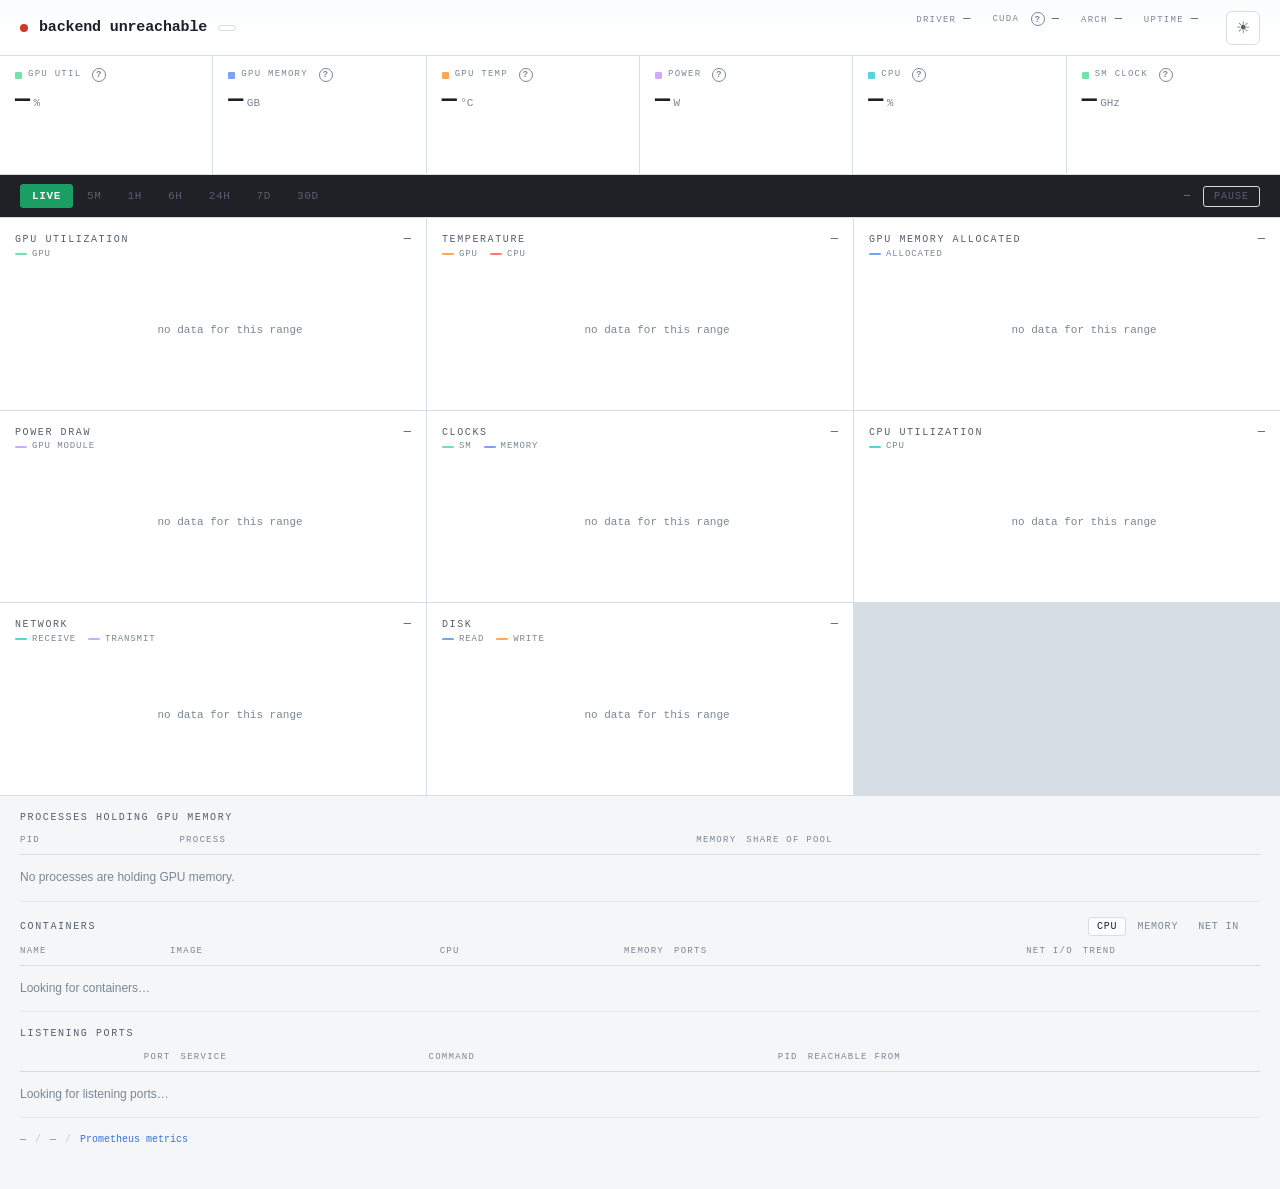
==== sparkboard/static/index.html @ b28c9d96 "Add files via upload" ====
<!DOCTYPE html>
<html lang="en">
<head>
<meta charset="utf-8">
<meta name="viewport" content="width=device-width, initial-scale=1">
<meta name="color-scheme" content="dark">
<title>Sparkboard</title>
<link rel="icon" href="data:image/svg+xml,<svg xmlns='http://www.w3.org/2000/svg' viewBox='0 0 32 32'><rect width='32' height='32' rx='7' fill='%230E1116'/><path d='M6 21l5-8 4 5 3-6 4 9' stroke='%236FE3A8' stroke-width='2.2' fill='none' stroke-linejoin='round' stroke-linecap='round'/></svg>">
<!-- Stylesheet path is relative on purpose: the app has to work unchanged
     whether it is served at / or behind an nginx subpath like /gpu/. -->
<link rel="stylesheet" href="./style.css">
</head>
<body>

<header class="rail rail--head">
  <div class="ident">
    <span class="ident__dot" id="live-dot" data-state="connecting"></span>
    <h1 class="ident__host" id="hostname">connecting</h1>
    <span class="ident__gpu" id="gpu-name"></span>
  </div>
  <dl class="facts" id="facts">
    <div class="facts__item"><dt>Driver</dt><dd id="fact-driver">&mdash;</dd></div>
    <div class="facts__item">
      <dt>CUDA <span class="hint" data-tip="Version of the NVIDIA CUDA toolkit the driver supports.">?</span></dt>
      <dd id="fact-cuda">&mdash;</dd>
    </div>
    <div class="facts__item"><dt>Arch</dt><dd id="fact-arch">&mdash;</dd></div>
    <div class="facts__item"><dt>Uptime</dt><dd id="fact-uptime">&mdash;</dd></div>
    <button class="themebtn" id="theme-toggle" type="button" aria-label="Toggle light/dark theme" title="Toggle theme">◐</button>
  </dl>
</header>


<!-- On a unified-memory part CPU and GPU draw from one physical pool, so the
     two tracks share a single ruler rather than getting independent axes. The
     figures are not summed: on a coherent pool the two allocators can count
     some of the same pages, and inventing a total would be a lie dressed up
     as a number. On a discrete card the same element falls back to two
     independent gauges, which is what those two numbers honestly are. -->
<section class="pool" id="pool" hidden>
  <div class="pool__head">
    <h2 class="eyebrow" id="pool-title">Unified memory pool</h2>
    <span class="pool__cap" id="pool-cap">&mdash;</span>
  </div>
  <div class="pool__ruler" id="pool-ruler"></div>
  <div class="pool__tracks">
    <div class="pool__row">
      <span class="pool__label">GPU</span>
      <div class="pool__track"><i class="pool__fill pool__fill--gpu" id="pool-gpu-fill"></i></div>
      <span class="pool__value" id="pool-gpu-value">&mdash;</span>
    </div>
    <div class="pool__row">
      <span class="pool__label">Host</span>
      <div class="pool__track"><i class="pool__fill pool__fill--host" id="pool-host-fill"></i></div>
      <span class="pool__value" id="pool-host-value">&mdash;</span>
    </div>
  </div>
  <p class="pool__note" id="pool-note"></p>
</section>

<!-- Readout rail: one continuous strip of instrument readings rather than a
     grid of cards. Each cell carries five minutes of context underneath. -->
<section class="rail rail--readout" id="readout"></section>

<!-- Live activity feed. Each item is a category label for one inference the
     server handled -- never the prompt text itself. The scroll is the point:
     a busy, varied stream is the trust signal. Rate is reader-adjustable;
     hidden entirely unless the classifying proxy is enabled. -->
<section class="feed" id="feed" hidden>
  <div class="feed__head">
    <div class="feed__title">
      <span class="feed__pulse" id="feed-pulse"></span>
      <h2 class="eyebrow">Live activity</h2>
      <span class="feed__note">categories only &middot; no prompt text</span>
    </div>
    <div class="feed__controls">
      <div class="toggle" id="feed-speed" role="group" aria-label="Scroll speed"></div>
      <button class="pause" id="feed-pause" type="button" aria-pressed="false">Pause</button>
    </div>
  </div>
  <div class="feed__marquee" id="feed-marquee">
    <div class="feed__track" id="feed-track"></div>
  </div>
  <div class="feed__summary" id="feed-summary"></div>
</section>

<nav class="rail rail--range" aria-label="Time range">
  <div class="ranges" id="ranges" role="group"></div>
  <div class="rail__meta">
    <span id="range-detail">&mdash;</span>
    <button class="pause" id="pause" type="button" aria-pressed="false">Pause</button>
  </div>
</nav>

<main class="grid" id="grid"></main>

<!-- Per-core CPU. The aggregate line in the charts above hides which cores
     are actually working, which matters most on heterogeneous parts (GB10's
     20 mixed cores, a 13700KF's P-cores and E-cores). This strip shows each
     core live, so a single-threaded pin reads differently from a balanced
     load. Fed from the SSE stream's full sample, not stored history. -->
<section class="cores" id="cores" hidden>
  <div class="cores__head">
    <h2 class="eyebrow">CPU load
      <span class="hint" data-tip="Per-core CPU grouped into load tiers. Expand to see every core individually.">?</span>
    </h2>
    <span class="cores__meta" id="cores-meta"></span>
  </div>
  <div class="tierbar" id="cores-bar"></div>
  <div class="cores__foot">
    <div class="tierlegend" id="cores-legend"></div>
    <button class="linkbtn" id="cores-toggle" type="button" aria-expanded="false">Show cores</button>
  </div>
  <div class="cores__detail" id="cores-detail" hidden></div>
</section>


<!-- GPU processes where the driver accounts for them. Where it does not --
     WSL2 is the case in hand -- this falls back to the heaviest processes by
     resident memory and relabels itself, rather than showing an empty table
     that reads as an idle machine. -->
<section class="board">
  <div class="board__head">
    <h2 class="eyebrow" id="procs-title">Processes holding GPU memory</h2>
    <span class="board__meta" id="procs-count"></span>
  </div>
  <div class="board__scroll">
    <table class="dtable">
      <thead>
        <tr><th scope="col">PID</th><th scope="col">Process</th>
            <th scope="col" class="num" id="procs-col-mem">Memory</th>
            <th scope="col" class="hide-sm" id="procs-col-share">Share of pool</th></tr>
      </thead>
      <tbody id="procs-body">
        <tr class="dtable__empty"><td colspan="4">No processes are holding GPU memory.</td></tr>
      </tbody>
    </table>
  </div>
</section>

<section class="board" id="storage" hidden>
  <div class="board__head">
    <h2 class="eyebrow">Storage</h2>
    <span class="board__meta" id="storage-meta"></span>
  </div>
  <div class="board__scroll">
    <table class="dtable">
      <thead>
        <tr><th scope="col">Filesystem</th>
            <th scope="col" class="num">Used</th>
            <th scope="col" class="num">Free</th>
            <th scope="col" class="num hide-sm">Size</th>
            <th scope="col" class="hide-sm">&nbsp;</th></tr>
      </thead>
      <tbody id="storage-body"></tbody>
    </table>
  </div>
</section>

<section class="board">
  <div class="board__head">
    <h2 class="eyebrow">Containers</h2>
    <div class="board__tools">
      <div class="toggle" id="cmetric" role="group" aria-label="Trend metric"></div>
      <span class="board__meta" id="docker-meta"></span>
    </div>
  </div>
  <div class="board__scroll">
    <table class="dtable">
      <thead>
        <tr><th scope="col">Name</th><th scope="col" class="hide-sm">Image</th>
            <th scope="col" class="num">CPU</th><th scope="col" class="num">Memory</th>
            <th scope="col">Ports</th>
            <th scope="col" class="num hide-sm">Net I/O</th>
            <th scope="col" id="ctrend-head" class="hide-sm">Trend</th></tr>
      </thead>
      <tbody id="docker-body">
        <tr class="dtable__empty"><td colspan="7">Looking for containers&hellip;</td></tr>
      </tbody>
    </table>
  </div>
</section>

<section class="board">
  <div class="board__head">
    <h2 class="eyebrow">Listening ports</h2>
    <span class="board__meta" id="ports-meta"></span>
  </div>
  <div class="board__scroll">
    <table class="dtable">
      <thead>
        <tr><th scope="col" class="num">Port</th><th scope="col">Service</th>
            <th scope="col">Command</th><th scope="col" class="num">PID</th>
            <th scope="col" class="hide-sm">Reachable from</th></tr>
      </thead>
      <tbody id="ports-body">
        <tr class="dtable__empty"><td colspan="5">Looking for listening ports&hellip;</td></tr>
      </tbody>
    </table>
  </div>
</section>

<footer class="foot">
  <span id="foot-store">&mdash;</span>
  <span class="foot__sep">/</span>
  <span id="foot-samples">&mdash;</span>
  <span class="foot__sep">/</span>
  <a href="./metrics">Prometheus metrics</a>
</footer>

<div class="tip" id="tip" hidden></div>

<script type="module" src="./app.js"></script>
</body>
</html>
---- sparkboard/static/style.css ----
/*
 * Sparkboard styling.
 *
 * Direction: a rack instrument panel, not a terminal and not a gamer HUD.
 * Hairline rules divide a continuous surface instead of floating cards on a
 * page; labels are silkscreen-small and tracked out; every reading is set in
 * tabular figures so the numbers hold still while they update.
 *
 * Palette is a chart-recorder pen set -- one distinct ink per channel,
 * deliberately stepped back from NVIDIA's brand green, which at full
 * saturation on black fights every other trace on the page.
 */

:root {
  --housing: #0E1116;
  --panel: #141A21;
  --panel-hi: #1A212B;
  --rule: #242D39;
  --rule-soft: #1C242E;

  --ink: #E6EDF3;
  --ink-dim: #8B97A6;
  --ink-faint: #5A6675;

  --pen-gpu: #6FE3A8;
  --pen-mem: #7AA2F7;
  --pen-therm: #FFA657;
  --pen-power: #D2A8FF;
  --pen-cpu: #56D4DD;
  --pen-alert: #FF7B72;

  /* Threshold bands. Slightly brightened from the pens so tinted numbers read
     clearly, and chosen to stay distinguishable for red/green colour-blindness
     (amber sits well apart from both, and the crit red leans orange). */
  --lvl-ok: #56D48A;
  --lvl-warn: #E3B341;
  --lvl-crit: #F0776C;

  --mono: ui-monospace, SFMono-Regular, "SF Mono", "JetBrains Mono",
          "IBM Plex Mono", Menlo, Consolas, monospace;
  --sans: -apple-system, BlinkMacSystemFont, "Segoe UI", Inter, Roboto,
          "Helvetica Neue", Arial, sans-serif;

  --gut: 20px;
}

/* Light theme. Overrides the same variables so every component follows without
   per-component light styles. Ink/surface invert; the pens darken just enough
   to hold contrast on a light background (WCAG AA for text-sized elements). */
[data-theme="light"] {
  --housing: #F4F6F8;
  --panel: #FFFFFF;
  --panel-hi: #FBFCFD;
  --rule: #D6DDE4;
  --rule-soft: #E4E9EE;

  --ink: #1A2029;
  --ink-dim: #55606D;
  --ink-faint: #7A8794;

  --pen-gpu: #1A9E63;
  --pen-mem: #3B6FD4;
  --pen-therm: #C4681A;
  --pen-power: #8B52C4;
  --pen-cpu: #157F8A;
  --pen-alert: #D0362B;

  --lvl-ok: #1A8F52;
  --lvl-warn: #9A6A00;
  --lvl-crit: #C0362B;
}

* { box-sizing: border-box; }

html, body {
  margin: 0;
  padding: 0;
  /* Hard ceiling on page width. Without this, one wide child (a table row, a
     long image name) makes the whole page wider than the viewport, and mobile
     Safari responds by zooming out and letting you pan around -- the exact
     "zooms all over the place" bug. Everything wide must scroll *inside* its
     own container instead. */
  max-width: 100%;
  overflow-x: hidden;
}

body {
  background: var(--housing);
  color: var(--ink);
  font-family: var(--sans);
  font-size: 14px;
  line-height: 1.45;
  -webkit-font-smoothing: antialiased;
  padding-bottom: 40px;
}

/* Silkscreen label: the one typographic device repeated across the panel. */
.eyebrow {
  margin: 0;
  font-family: var(--mono);
  font-size: 10px;
  font-weight: 500;
  letter-spacing: 0.16em;
  text-transform: uppercase;
  color: var(--ink-dim);
}

a { color: var(--pen-mem); text-decoration: none; }
a:hover { text-decoration: underline; }

:focus-visible {
  outline: 2px solid var(--pen-gpu);
  outline-offset: 2px;
  border-radius: 2px;
}

/* ------------------------------------------------------------------ rails */

.rail {
  border-bottom: 1px solid var(--rule);
  padding: 0 var(--gut);
}

.rail--head {
  display: flex;
  align-items: center;
  justify-content: space-between;
  gap: 20px;
  flex-wrap: wrap;
  min-height: 56px;
  background: linear-gradient(180deg, var(--panel-hi), var(--panel));
}

.ident { display: flex; align-items: center; gap: 11px; min-width: 0; }

.ident__dot {
  width: 8px; height: 8px;
  border-radius: 50%;
  flex: none;
  background: var(--ink-faint);
  box-shadow: 0 0 0 0 transparent;
}
.ident__dot[data-state="live"] {
  background: var(--pen-gpu);
  animation: pulse 2.4s ease-in-out infinite;
}
.ident__dot[data-state="paused"] { background: var(--pen-therm); }
.ident__dot[data-state="down"] { background: var(--pen-alert); }

@keyframes pulse {
  0%, 100% { box-shadow: 0 0 0 0 rgba(111, 227, 168, 0.45); }
  50% { box-shadow: 0 0 0 5px rgba(111, 227, 168, 0); }
}

.ident__host {
  margin: 0;
  font-family: var(--mono);
  font-size: 15px;
  font-weight: 600;
  letter-spacing: -0.01em;
  white-space: nowrap;
  overflow: hidden;
  text-overflow: ellipsis;
}

.ident__gpu {
  font-family: var(--mono);
  font-size: 11px;
  color: var(--ink-dim);
  padding: 2px 8px;
  border: 1px solid var(--rule);
  border-radius: 3px;
  white-space: nowrap;
}

.facts { display: flex; gap: 22px; margin: 0; flex-wrap: wrap; }
.facts__item { display: flex; align-items: baseline; gap: 7px; }
.facts dt {
  font-family: var(--mono);
  font-size: 9px;
  letter-spacing: 0.14em;
  text-transform: uppercase;
  color: var(--ink-faint);
}
.facts dd {
  margin: 0;
  font-family: var(--mono);
  font-size: 12px;
  font-variant-numeric: tabular-nums;
  color: var(--ink-dim);
}

/* ------------------------------------------------------- memory pool */

.pool {
  padding: 15px var(--gut) 14px;
  border-bottom: 1px solid var(--rule);
  background: var(--panel);
}

.pool__head {
  display: flex;
  align-items: baseline;
  justify-content: space-between;
  gap: 12px;
  margin-bottom: 9px;
}

.pool__cap {
  font-family: var(--mono);
  font-size: 12px;
  font-variant-numeric: tabular-nums;
  color: var(--ink-dim);
}

/* Shared ruler. Both tracks read against this one scale -- that is what
   makes them legible as a single pool rather than two unrelated gauges. */
.pool__ruler {
  position: relative;
  height: 13px;
  margin-left: 46px;
  margin-right: 92px;
  border-bottom: 1px solid var(--rule);
}
.pool__tick {
  position: absolute;
  bottom: 0;
  transform: translateX(-50%);
  font-family: var(--mono);
  font-size: 9px;
  color: var(--ink-faint);
  font-variant-numeric: tabular-nums;
  white-space: nowrap;
}
.pool__tick::after {
  content: "";
  position: absolute;
  left: 50%;
  bottom: -4px;
  width: 1px;
  height: 4px;
  background: var(--rule);
}
.pool__tick:first-child { transform: none; }
.pool__tick:first-child::after { left: 0; }
.pool__tick:last-child { transform: translateX(-100%); }
.pool__tick:last-child::after { left: 100%; }

.pool__tracks { display: flex; flex-direction: column; gap: 5px; margin-top: 7px; }

.pool__row { display: flex; align-items: center; gap: 10px; }

.pool__label {
  width: 36px;
  flex: none;
  font-family: var(--mono);
  font-size: 9px;
  letter-spacing: 0.14em;
  text-transform: uppercase;
  color: var(--ink-faint);
}

.pool__track {
  flex: 1;
  height: 15px;
  background: var(--housing);
  border: 1px solid var(--rule-soft);
  border-radius: 2px;
  overflow: hidden;
  position: relative;
}

.pool__fill {
  display: block;
  height: 100%;
  width: 0;
  transition: width 420ms cubic-bezier(0.22, 0.61, 0.36, 1);
}
.pool__fill--gpu {
  background: linear-gradient(90deg, rgba(111,227,168,0.30), var(--pen-gpu));
}
.pool__fill--host {
  background: linear-gradient(90deg, rgba(122,162,247,0.30), var(--pen-mem));
}

.pool__value {
  width: 82px;
  flex: none;
  text-align: right;
  font-family: var(--mono);
  font-size: 12px;
  font-variant-numeric: tabular-nums;
  color: var(--ink);
}

.pool__note {
  margin: 9px 0 0 46px;
  font-size: 11px;
  color: var(--ink-faint);
  max-width: 70ch;
}

/* --------------------------------------------------------- readout rail */

.rail--readout {
  display: grid;
  grid-template-columns: repeat(auto-fit, minmax(140px, 1fr));
  padding: 0;
  background: var(--panel);
}

.cell {
  padding: 12px 15px 9px;
  border-right: 1px solid var(--rule);
  min-width: 0;
}
.cell:last-child { border-right: none; }

.cell__label {
  display: flex;
  align-items: center;
  gap: 6px;
  font-family: var(--mono);
  font-size: 9px;
  letter-spacing: 0.14em;
  text-transform: uppercase;
  color: var(--ink-faint);
  margin-bottom: 5px;
}
.cell__pen { width: 7px; height: 7px; border-radius: 1px; flex: none; }

.cell__read { display: flex; align-items: baseline; gap: 4px; }

.cell__value {
  font-family: var(--mono);
  font-size: 25px;
  font-weight: 600;
  line-height: 1.05;
  font-variant-numeric: tabular-nums;
  letter-spacing: -0.02em;
}
.cell__unit { font-family: var(--mono); font-size: 11px; color: var(--ink-faint); }
.cell__sub {
  font-family: var(--mono);
  font-size: 10px;
  color: var(--ink-faint);
  font-variant-numeric: tabular-nums;
  margin-top: 1px;
  height: 13px;
}
.cell__spark { margin-top: 4px; height: 26px; }
.cell__spark canvas { display: block; }

/* ---------------------------------------------------------- range rail */

.rail--range {
  display: flex;
  align-items: center;
  justify-content: space-between;
  gap: 14px;
  flex-wrap: wrap;
  padding-top: 9px;
  padding-bottom: 9px;
  position: sticky;
  top: 0;
  z-index: 5;
  background: rgba(14, 17, 22, 0.93);
  backdrop-filter: blur(9px);
}

.ranges { display: flex; gap: 2px; }

.ranges button {
  font-family: var(--mono);
  font-size: 11px;
  letter-spacing: 0.06em;
  text-transform: uppercase;
  color: var(--ink-dim);
  background: transparent;
  border: 1px solid transparent;
  border-radius: 3px;
  padding: 5px 11px;
  cursor: pointer;
  transition: color 130ms, background 130ms, border-color 130ms;
}
.ranges button:hover { color: var(--ink); background: var(--panel-hi); }
.ranges button[aria-pressed="true"] {
  color: var(--housing);
  background: var(--pen-gpu);
  border-color: var(--pen-gpu);
  font-weight: 600;
}

.rail__meta {
  display: flex;
  align-items: center;
  gap: 13px;
  font-family: var(--mono);
  font-size: 10px;
  color: var(--ink-faint);
  font-variant-numeric: tabular-nums;
}

.pause {
  font-family: var(--mono);
  font-size: 10px;
  letter-spacing: 0.1em;
  text-transform: uppercase;
  color: var(--ink-dim);
  background: transparent;
  border: 1px solid var(--rule);
  border-radius: 3px;
  padding: 4px 10px;
  cursor: pointer;
}
.pause:hover { color: var(--ink); border-color: var(--ink-faint); }
.pause[aria-pressed="true"] { color: var(--pen-therm); border-color: var(--pen-therm); }

/* -------------------------------------------------------------- charts */

.grid {
  display: grid;
  grid-template-columns: repeat(auto-fit, minmax(340px, 1fr));
  gap: 1px;
  background: var(--rule);
  border-bottom: 1px solid var(--rule);
}

.panel { background: var(--panel); padding: 13px 15px 9px; min-width: 0; }

.panel__head {
  display: flex;
  align-items: baseline;
  justify-content: space-between;
  gap: 12px;
  margin-bottom: 8px;
  min-height: 17px;
}

.legend { display: flex; gap: 12px; flex-wrap: wrap; }
.legend__item {
  display: flex;
  align-items: center;
  gap: 5px;
  font-family: var(--mono);
  font-size: 9px;
  letter-spacing: 0.1em;
  text-transform: uppercase;
  color: var(--ink-faint);
}
.legend__pen { width: 12px; height: 2px; border-radius: 1px; flex: none; }

.panel__now {
  font-family: var(--mono);
  font-size: 12px;
  font-variant-numeric: tabular-nums;
  color: var(--ink-dim);
}

.panel__plot { height: 132px; position: relative; }
.panel__plot canvas { display: block; cursor: crosshair; }

/* ---------------------------------------------------------- data tables */

/* ------------------------------------------------------------- CPU cores */

.cores {
  padding: 14px var(--gut) 15px;
  border-bottom: 1px solid var(--rule);
  background: var(--panel);
}
.cores__head {
  display: flex;
  align-items: baseline;
  justify-content: space-between;
  gap: 12px;
  margin-bottom: 10px;
}
.cores__meta {
  font-family: var(--mono);
  font-size: 11px;
  color: var(--ink-faint);
  font-variant-numeric: tabular-nums;
}
.cores__grid {
  display: grid;
  grid-template-columns: repeat(auto-fill, minmax(58px, 1fr));
  gap: 6px;
}
.core {
  background: var(--housing);
  border: 1px solid var(--rule-soft);
  border-radius: 3px;
  padding: 5px 6px 4px;
  min-width: 0;
}
.core__top {
  display: flex;
  align-items: baseline;
  justify-content: space-between;
  gap: 4px;
  margin-bottom: 4px;
}
.core__id {
  font-family: var(--mono);
  font-size: 9px;
  color: var(--ink-faint);
  letter-spacing: 0.04em;
}
.core__val {
  font-family: var(--mono);
  font-size: 11px;
  font-variant-numeric: tabular-nums;
  color: var(--ink-dim);
}
/* The bar is the quick read; the value is confirmation. Colour shifts warm as
   a core saturates, so a wall of green-to-amber tells you the balance at a
   glance without reading a single number. */
.core__bar {
  height: 4px;
  background: var(--rule-soft);
  border-radius: 2px;
  overflow: hidden;
}
.core__fill {
  display: block;
  height: 100%;
  width: 0;
  background: var(--pen-cpu);
  transition: width 900ms linear, background 900ms linear;
}

/* --------------------------------------------------------- activity feed */

.feed {
  border-bottom: 1px solid var(--rule);
  background: linear-gradient(180deg, var(--panel-hi), var(--panel));
  padding: 13px var(--gut) 14px;
}
.feed__head {
  display: flex;
  align-items: center;
  justify-content: space-between;
  gap: 14px;
  flex-wrap: wrap;
  margin-bottom: 11px;
}
.feed__title { display: flex; align-items: center; gap: 9px; }
.feed__pulse {
  width: 7px; height: 7px;
  border-radius: 50%;
  background: var(--ink-faint);
  flex: none;
}
.feed__pulse[data-live="1"] {
  background: var(--pen-gpu);
  animation: pulse 2.4s ease-in-out infinite;
}
.feed__note {
  font-family: var(--mono);
  font-size: 10px;
  letter-spacing: 0.04em;
  color: var(--ink-faint);
  padding: 2px 7px;
  border: 1px solid var(--rule);
  border-radius: 3px;
}
.feed__controls { display: flex; align-items: center; gap: 10px; }

/* The marquee viewport. Labels stream right-to-left through it; masked at both
   edges so items fade rather than pop at the boundary. */
.feed__marquee {
  position: relative;
  overflow: hidden;
  height: 40px;
  border: 1px solid var(--rule);
  border-radius: 4px;
  background: var(--housing);
  -webkit-mask-image: linear-gradient(90deg, transparent, #000 6%, #000 94%, transparent);
  mask-image: linear-gradient(90deg, transparent, #000 6%, #000 94%, transparent);
}
.feed__track {
  position: absolute;
  top: 0;
  left: 0;
  height: 100%;
  display: flex;
  align-items: center;
  gap: 10px;
  padding-left: 100%;   /* start off the right edge */
  white-space: nowrap;
  will-change: transform;
}
.feed__item {
  display: inline-flex;
  align-items: center;
  gap: 7px;
  padding: 5px 11px;
  border-radius: 4px;
  border: 1px solid var(--rule);
  background: var(--panel);
  font-family: var(--mono);
  font-size: 12px;
  color: var(--ink);
  flex: none;
}
.feed__dot { width: 6px; height: 6px; border-radius: 50%; flex: none; }
.feed__age {
  font-size: 10px;
  color: var(--ink-faint);
  font-variant-numeric: tabular-nums;
}
.feed__empty {
  display: flex;
  align-items: center;
  height: 100%;
  padding-left: 14px;
  font-family: var(--mono);
  font-size: 11px;
  color: var(--ink-faint);
}

.feed__summary {
  display: flex;
  flex-wrap: wrap;
  gap: 6px;
  margin-top: 11px;
}
.feed__cat {
  display: inline-flex;
  align-items: center;
  gap: 6px;
  font-family: var(--mono);
  font-size: 11px;
  color: var(--ink-dim);
  padding: 2px 8px;
  border-radius: 3px;
  background: var(--housing);
  border: 1px solid var(--rule-soft);
}
.feed__cat b {
  color: var(--ink);
  font-weight: 600;
  font-variant-numeric: tabular-nums;
}

.board { padding: 15px var(--gut) 0; }

.board__head {
  display: flex;
  align-items: baseline;
  justify-content: space-between;
  gap: 12px;
  margin-bottom: 9px;
}
.board__meta {
  font-family: var(--mono);
  font-size: 11px;
  color: var(--ink-faint);
  font-variant-numeric: tabular-nums;
  text-align: right;
}

.board__scroll { overflow-x: auto; }

.board__tools { display: flex; align-items: center; gap: 12px; }

/* Same segmented control as the range rail, one step quieter -- it selects
   what the row sparklines show, not what the whole page is scoped to. */
.toggle { display: flex; gap: 2px; }
.toggle button {
  font-family: var(--mono);
  font-size: 10px;
  letter-spacing: 0.08em;
  text-transform: uppercase;
  color: var(--ink-faint);
  background: transparent;
  border: 1px solid transparent;
  border-radius: 3px;
  padding: 3px 8px;
  cursor: pointer;
  transition: color 130ms, border-color 130ms;
}
.toggle button:hover { color: var(--ink-dim); }
.toggle button[aria-pressed="true"] {
  color: var(--ink);
  border-color: var(--rule);
  background: var(--panel-hi);
}

.trend { min-width: 108px; width: 132px; }
.trend canvas { display: block; }
.trend__none { color: var(--ink-faint); font-size: 11px; }

.dtable { width: 100%; border-collapse: collapse; }

.dtable th {
  text-align: left;
  font-family: var(--mono);
  font-size: 9px;
  font-weight: 500;
  letter-spacing: 0.14em;
  text-transform: uppercase;
  color: var(--ink-faint);
  padding: 0 10px 7px 0;
  border-bottom: 1px solid var(--rule);
  white-space: nowrap;
}
.dtable th.num, .dtable td.num { text-align: right; }

.dtable td {
  padding: 8px 10px 8px 0;
  border-bottom: 1px solid var(--rule-soft);
  font-family: var(--mono);
  font-size: 12px;
  font-variant-numeric: tabular-nums;
  color: var(--ink-dim);
  vertical-align: middle;
}
.dtable td.key { color: var(--ink); }
.dtable td.trunc {
  max-width: 360px;
  overflow: hidden;
  text-overflow: ellipsis;
  white-space: nowrap;
}

.dtable__empty td {
  color: var(--ink-faint);
  font-family: var(--sans);
  text-align: left;
  padding: 14px 0;
}
.dtable__empty td.warn { color: var(--pen-therm); }

.dtable__bar {
  height: 7px;
  min-width: 60px;
  background: var(--housing);
  border: 1px solid var(--rule-soft);
  border-radius: 2px;
  overflow: hidden;
}
.dtable__bar i { display: block; height: 100%; background: var(--pen-gpu); opacity: 0.75; }

/* Port publications and service labels: same chip, different ink. */
.chip {
  display: inline-block;
  font-family: var(--mono);
  font-size: 10px;
  letter-spacing: 0.04em;
  padding: 2px 6px;
  border-radius: 3px;
  border: 1px solid currentColor;
  white-space: nowrap;
}
.chip + .chip { margin-left: 4px; }
.chip--dim { color: var(--ink-faint); }
.chip--gpu { color: var(--pen-gpu); }
.chip--mem { color: var(--pen-mem); }
.chip--cpu { color: var(--pen-cpu); }
.chip--power { color: var(--pen-power); }
.chip--therm { color: var(--pen-therm); }

.scope { font-size: 11px; }
.scope--local { color: var(--ink-faint); }
.scope--open { color: var(--pen-therm); }

/* ----------------------------------------------------------- footer/tip */

.foot {
  display: flex;
  align-items: center;
  gap: 9px;
  flex-wrap: wrap;
  padding: 15px var(--gut) 0;
  font-family: var(--mono);
  font-size: 10px;
  color: var(--ink-faint);
  font-variant-numeric: tabular-nums;
}
.foot__sep { opacity: 0.4; }

.tip {
  position: fixed;
  z-index: 40;
  pointer-events: none;
  background: rgba(20, 26, 33, 0.97);
  border: 1px solid var(--rule);
  border-radius: 4px;
  padding: 7px 9px;
  font-family: var(--mono);
  font-size: 11px;
  font-variant-numeric: tabular-nums;
  box-shadow: 0 8px 22px rgba(0, 0, 0, 0.5);
  min-width: 132px;
}
.tip__time {
  color: var(--ink-faint);
  font-size: 10px;
  margin-bottom: 4px;
  padding-bottom: 4px;
  border-bottom: 1px solid var(--rule);
}
.tip__row { display: flex; align-items: center; gap: 7px; margin-top: 2px; }
.tip__pen { width: 7px; height: 7px; border-radius: 1px; flex: none; }
.tip__label { color: var(--ink-dim); flex: 1; }
.tip__value { color: var(--ink); font-weight: 600; }

/* ------------------------------------------------------------ responsive */

@media (max-width: 720px) {
  :root { --gut: 13px; }
  .rail--head { padding-top: 11px; padding-bottom: 11px; }
  .facts { gap: 14px; }
  .cell__value { font-size: 21px; }
  .grid { grid-template-columns: 1fr; }
  .pool__ruler { margin-left: 0; margin-right: 0; }
  .pool__note { margin-left: 0; max-width: 100%; }
  .pool__label { width: 30px; }
  .pool__value { width: 70px; font-size: 11px; }
  .dtable td.hide-sm, .dtable th.hide-sm { display: none; }
  .dtable td.trunc { max-width: 42vw; }

  /* Tables are the one thing allowed to scroll sideways -- keep that scroll
     inside the card, never on the page. */
  .board__scroll { max-width: 100%; -webkit-overflow-scrolling: touch; }

  /* Per-core detail: smaller cells so the grid never needs to overflow. */
  .cores__detail { grid-template-columns: repeat(auto-fill, minmax(46px, 1fr)); }

  /* Tooltips: pin near the left edge and cap width so they can't push the
     page out on the right. */
  .hint::after { max-width: 68vw; left: 0; transform: none; }
  .hint:last-child::after { left: auto; right: 0; }

  /* Timeline tabs: bigger and more tappable, and allowed to scroll as a row
     if they don't fit rather than wrapping into a cramped block. */
  .rail--range { gap: 8px; }
  .ranges {
    gap: 4px;
    overflow-x: auto;
    -webkit-overflow-scrolling: touch;
    scrollbar-width: none;
    flex: 1;
  }
  .ranges::-webkit-scrollbar { display: none; }
  .ranges button {
    min-height: 40px;
    padding: 8px 14px;
    font-size: 12px;
    flex: none;
  }
  .readout { grid-template-columns: repeat(2, 1fr); }
  .feed__marquee { height: 44px; }
}

@media (max-width: 420px) {
  .readout { grid-template-columns: 1fr; }
  .facts__item:nth-child(3) { display: none; }  /* drop Arch on very narrow */
}

@media (prefers-reduced-motion: reduce) {
  * { animation-duration: 0.001ms !important; transition-duration: 0.001ms !important; }
}

/* ============================================================ additions ==
   CPU tiers, threshold tints, tooltips, theme toggle, and readability bumps.
   ======================================================================== */

/* --- threshold-tinted values --- */
.lvl-ok   { color: var(--lvl-ok); }
.lvl-warn { color: var(--lvl-warn); }
.lvl-crit { color: var(--lvl-crit); }

/* --- CPU tier bar --- */
.tierbar {
  display: flex;
  height: 22px;
  border-radius: 4px;
  overflow: hidden;
  background: var(--housing);
  border: 1px solid var(--rule-soft);
  margin-bottom: 10px;
}
.tierbar__seg {
  height: 100%;
  transition: width 500ms cubic-bezier(0.22, 0.61, 0.36, 1);
  min-width: 2px;
}
.cores__foot {
  display: flex;
  align-items: center;
  justify-content: space-between;
  gap: 12px;
  flex-wrap: wrap;
}
.tierlegend { display: flex; gap: 14px; flex-wrap: wrap; }
.tierkey {
  display: inline-flex;
  align-items: center;
  gap: 6px;
  font-family: var(--mono);
  font-size: 11px;
  color: var(--ink-dim);
  font-variant-numeric: tabular-nums;
}
.tierkey__dot { width: 9px; height: 9px; border-radius: 2px; flex: none; }
.tierkey b { color: var(--ink); font-weight: 600; }

.linkbtn {
  font-family: var(--mono);
  font-size: 10px;
  letter-spacing: 0.08em;
  text-transform: uppercase;
  color: var(--ink-dim);
  background: transparent;
  border: 1px solid var(--rule);
  border-radius: 3px;
  padding: 4px 10px;
  cursor: pointer;
  min-height: 30px;
}
.linkbtn:hover { color: var(--ink); border-color: var(--ink-faint); }

.cores__detail {
  display: grid;
  grid-template-columns: repeat(auto-fill, minmax(58px, 1fr));
  gap: 6px;
  margin-top: 12px;
  padding-top: 12px;
  border-top: 1px solid var(--rule-soft);
}

/* --- inline tooltip (CSS-only) --- */
.hint {
  display: inline-flex;
  align-items: center;
  justify-content: center;
  width: 14px;
  height: 14px;
  margin-left: 5px;
  border-radius: 50%;
  border: 1px solid var(--ink-faint);
  color: var(--ink-faint);
  font-family: var(--sans);
  font-size: 9px;
  font-weight: 700;
  cursor: help;
  position: relative;
  vertical-align: middle;
  flex: none;
}
.hint:hover, .hint:focus {
  color: var(--ink);
  border-color: var(--ink-dim);
  outline: none;
}
.hint::after {
  content: attr(data-tip);
  position: absolute;
  bottom: calc(100% + 8px);
  left: 50%;
  transform: translateX(-50%);
  width: max-content;
  max-width: 240px;
  background: var(--panel-hi);
  color: var(--ink);
  border: 1px solid var(--rule);
  border-radius: 5px;
  padding: 7px 9px;
  font-family: var(--sans);
  font-size: 11px;
  font-weight: 400;
  line-height: 1.4;
  letter-spacing: 0;
  text-transform: none;
  white-space: normal;
  text-align: left;
  box-shadow: 0 8px 22px rgba(0, 0, 0, 0.4);
  opacity: 0;
  pointer-events: none;
  transition: opacity 120ms;
  z-index: 60;
}
.hint:hover::after, .hint:focus::after { opacity: 1; }

/* --- theme toggle --- */
.themebtn {
  margin-left: 6px;
  width: 34px;
  height: 34px;
  border-radius: 6px;
  border: 1px solid var(--rule);
  background: var(--panel);
  color: var(--ink-dim);
  font-size: 16px;
  line-height: 1;
  cursor: pointer;
  flex: none;
}
.themebtn:hover { color: var(--ink); border-color: var(--ink-faint); }

/* --- readability bumps --- */
/* Bigger, thicker sparklines in the readout rail. */
.cell__spark { height: 34px; }
/* More air between major sections on wide screens. */
.grid { gap: 1px; }
.board, .cores, .procs, .feed { scroll-margin-top: 60px; }

/* Right-align numeric readouts already handled by tabular-nums; ensure the
   readout values and units sit on a consistent baseline. */
.cell__read { align-items: baseline; }

/* On touch screens, tooltips can't hover -- tapping the hint still shows it via
   :focus (the element is focusable through tabindex added in JS). Make the
   touch target meet the 44px guideline. */
@media (pointer: coarse) {
  .hint { width: 20px; height: 20px; font-size: 11px; }
  .linkbtn { min-height: 44px; }
  .themebtn { width: 44px; height: 44px; }
}
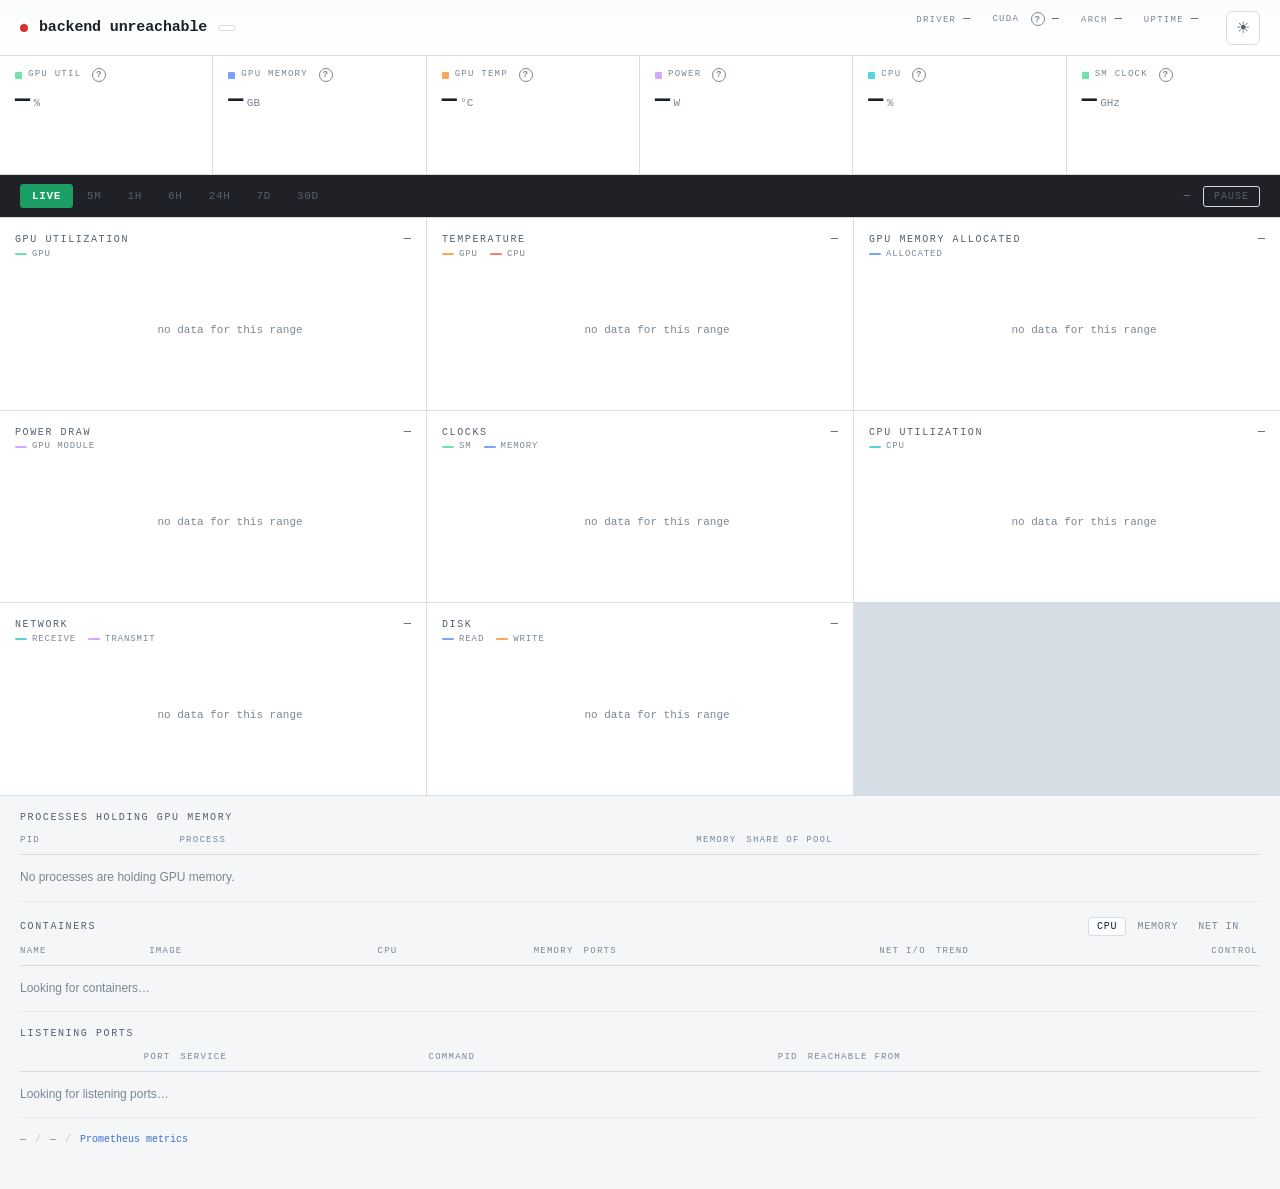
==== commit a101da3c: "Sparkboard model director: two models on one GPU, plus container controls Sparkboard can now run Qwe" ====
--- a/sparkboard/static/index.html
+++ b/sparkboard/static/index.html
@@ -157,6 +157,31 @@
   </div>
 </section>
 
+<section class="board" id="director" hidden>
+  <div class="board__head">
+    <h2 class="eyebrow">Models</h2>
+    <div class="board__tools">
+      <div class="toggle" id="dmode" role="group" aria-label="Director mode"></div>
+      <span class="board__meta" id="director-meta"></span>
+    </div>
+  </div>
+  <div class="dir">
+    <div class="dir__layout" id="director-layout"></div>
+    <div class="board__scroll">
+      <table class="dtable">
+        <thead>
+          <tr><th scope="col">Model</th><th scope="col">State</th>
+              <th scope="col" class="num">In flight</th>
+              <th scope="col" class="num">Last request</th>
+              <th scope="col" class="num hide-sm">Recent</th></tr>
+        </thead>
+        <tbody id="director-body"></tbody>
+      </table>
+    </div>
+    <ol class="dir__events" id="director-events"></ol>
+  </div>
+</section>
+
 <section class="board">
   <div class="board__head">
     <h2 class="eyebrow">Containers</h2>
@@ -172,10 +197,11 @@
             <th scope="col" class="num">CPU</th><th scope="col" class="num">Memory</th>
             <th scope="col">Ports</th>
             <th scope="col" class="num hide-sm">Net I/O</th>
-            <th scope="col" id="ctrend-head" class="hide-sm">Trend</th></tr>
+            <th scope="col" id="ctrend-head" class="hide-sm">Trend</th>
+            <th scope="col" class="num ctl">Control</th></tr>
       </thead>
       <tbody id="docker-body">
-        <tr class="dtable__empty"><td colspan="7">Looking for containers&hellip;</td></tr>
+        <tr class="dtable__empty"><td colspan="8">Looking for containers&hellip;</td></tr>
       </tbody>
     </table>
   </div>
--- a/sparkboard/static/style.css
+++ b/sparkboard/static/style.css
@@ -1020,3 +1020,38 @@
   .linkbtn { min-height: 44px; }
   .themebtn { width: 44px; height: 44px; }
 }
+
+/* ------------------------------------------------------ director/controls */
+
+.dir { display: grid; gap: 12px; }
+.dir__layout {
+  font-family: var(--mono);
+  font-size: 12px;
+  color: var(--ink-dim);
+  display: flex; flex-wrap: wrap; gap: 6px 14px; align-items: baseline;
+}
+.dir__layout strong { color: var(--ink); font-weight: 600; }
+.dir__events {
+  list-style: none; margin: 0; padding: 0;
+  font-family: var(--mono); font-size: 11px; color: var(--ink-faint);
+  max-height: 9.5em; overflow-y: auto;
+}
+.dir__events li { padding: 2px 0; border-top: 1px solid var(--rule-soft); }
+.dir__events time { color: var(--ink-dim); margin-right: 8px; }
+.cbtns { display: inline-flex; gap: 4px; justify-content: flex-end; }
+.cbtn {
+  font-family: var(--mono); font-size: 10px; letter-spacing: 0.06em;
+  text-transform: uppercase; color: var(--ink-dim); background: transparent;
+  border: 1px solid var(--rule); border-radius: 3px; padding: 3px 7px;
+  cursor: pointer; min-height: 24px;
+}
+.cbtn:hover { color: var(--ink); border-color: var(--ink-faint); }
+.cbtn--stop:hover { color: var(--pen-alert); border-color: var(--pen-alert); }
+.cbtn:disabled { opacity: 0.45; cursor: wait; }
+.dtable tr.is-stopped td { color: var(--ink-faint); }
+.state--running { color: var(--lvl-ok); }
+.state--switching { color: var(--lvl-warn); }
+.state--stopped { color: var(--ink-faint); }
+.dir__layout .warn { color: var(--pen-therm); }
+.dtable td.ctl, .dtable th.ctl { white-space: nowrap; padding-right: 2px; }
+.dtable td.trend { width: 132px; max-width: 160px; }
